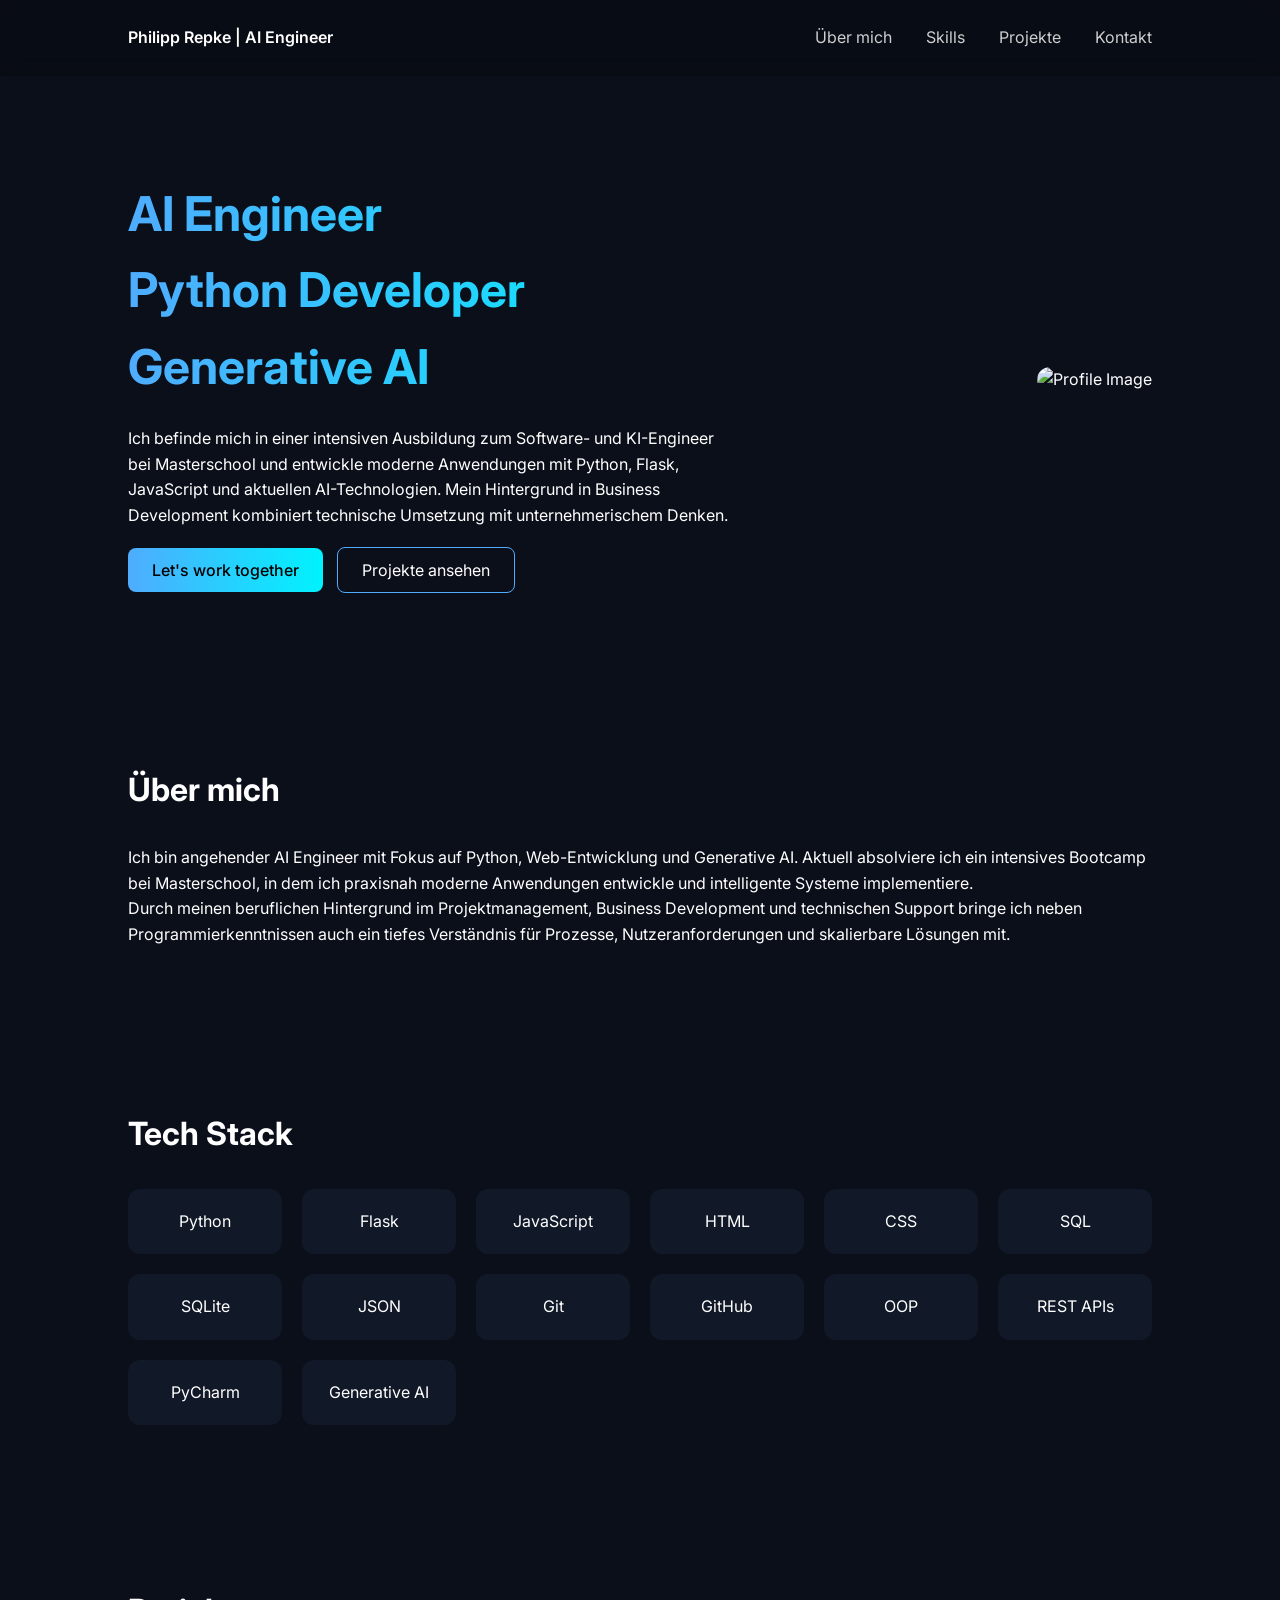
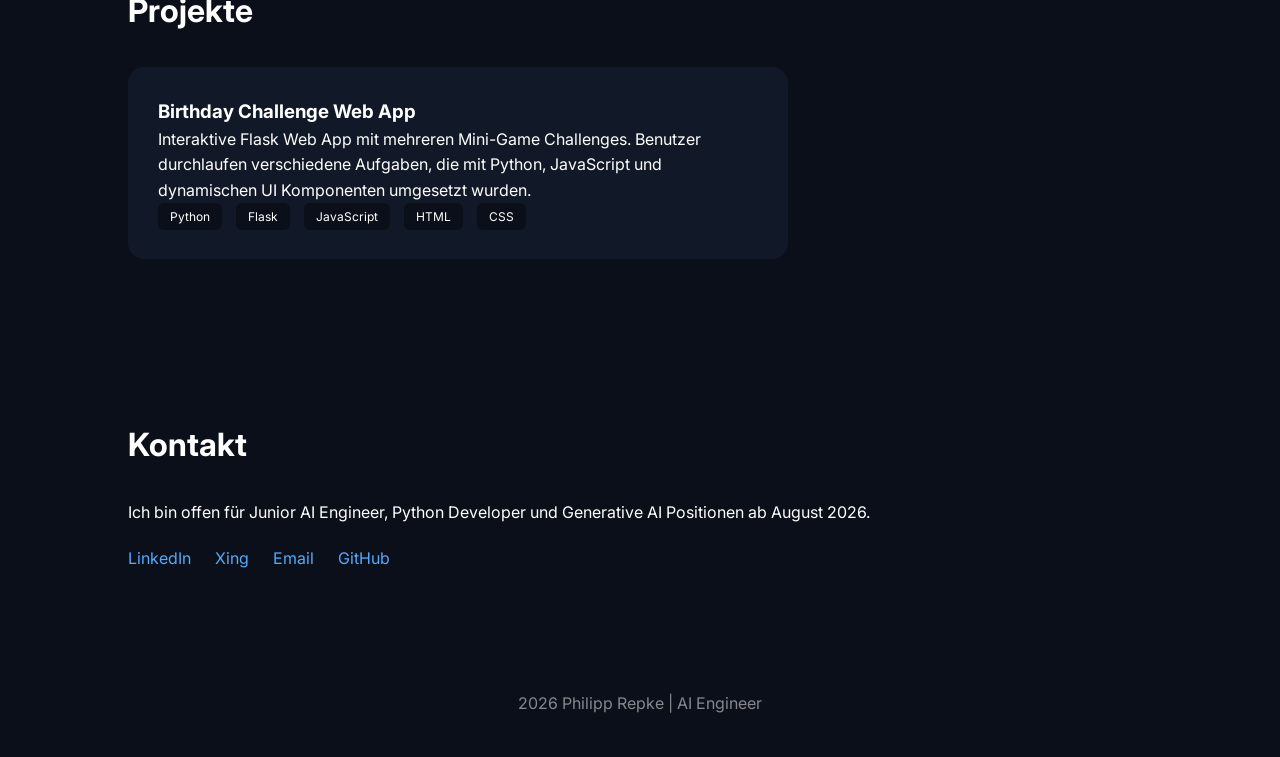
==== documents/index.html @ 9b894709 "added html, js, css" ====
<!DOCTYPE html>
<html lang="de">
<head>
<meta charset="UTF-8">
<meta name="viewport" content="width=device-width, initial-scale=1.0">

<title>Philipp Repke | AI Engineer</title>

<link rel="stylesheet" href="style.css">
<link href="https://fonts.googleapis.com/css2?family=Inter:wght@300;400;500;600;700&display=swap" rel="stylesheet">
</head>

<body>

<nav>
<div class="logo">Philipp Repke | AI Engineer</div>

<div class="nav-links">
<a href="#about">Über mich</a>
<a href="#skills">Skills</a>
<a href="#projects">Projekte</a>
<a href="#contact">Kontakt</a>
</div>
</nav>


<section class="hero">

<div class="hero-left">
<h1>AI Engineer<br>Python Developer<br>Generative AI</h1>

<p>
Ich befinde mich in einer intensiven Ausbildung zum Software- und KI-Engineer
bei Masterschool und entwickle moderne Anwendungen mit Python, Flask,
JavaScript und aktuellen AI-Technologien. Mein Hintergrund in Business
Development kombiniert technische Umsetzung mit unternehmerischem Denken.
</p>

<div class="hero-buttons">
<a href="#contact" class="btn-primary">Let's work together</a>
<a href="#projects" class="btn-secondary">Projekte ansehen</a>
</div>

</div>

<div class="hero-right">
<img src="img/me.jpg" alt="Profile Image">
</div>

</section>



<section id="about" class="about">
<h2>Über mich</h2>

<p>
Ich bin angehender AI Engineer mit Fokus auf Python, Web-Entwicklung und
Generative AI. Aktuell absolviere ich ein intensives Bootcamp bei Masterschool,
in dem ich praxisnah moderne Anwendungen entwickle und intelligente Systeme
implementiere.
</p>

<p>
Durch meinen beruflichen Hintergrund im Projektmanagement, Business Development
und technischen Support bringe ich neben Programmierkenntnissen auch ein
tiefes Verständnis für Prozesse, Nutzeranforderungen und skalierbare Lösungen mit.
</p>

</section>



<section id="skills" class="skills">

<h2>Tech Stack</h2>

<div class="skills-grid">

<div class="skill-card">Python</div>
<div class="skill-card">Flask</div>
<div class="skill-card">JavaScript</div>
<div class="skill-card">HTML</div>
<div class="skill-card">CSS</div>
<div class="skill-card">SQL</div>
<div class="skill-card">SQLite</div>
<div class="skill-card">JSON</div>
<div class="skill-card">Git</div>
<div class="skill-card">GitHub</div>
<div class="skill-card">OOP</div>
<div class="skill-card">REST APIs</div>
<div class="skill-card">PyCharm</div>
<div class="skill-card">Generative AI</div>

</div>

</section>

<section id="projects" class="projects">

<h2>Projekte</h2>

<div class="project-card">

<h3>Birthday Challenge Web App</h3>

<p>
Interaktive Flask Web App mit mehreren Mini-Game Challenges.
Benutzer durchlaufen verschiedene Aufgaben, die mit Python,
JavaScript und dynamischen UI Komponenten umgesetzt wurden.
</p>

<div class="project-tech">
<span>Python</span>
<span>Flask</span>
<span>JavaScript</span>
<span>HTML</span>
<span>CSS</span>
</div>

</div>

</section>


<section id="contact" class="contact">

<h2>Kontakt</h2>

<p>
Ich bin offen für Junior AI Engineer, Python Developer und
Generative AI Positionen ab August 2026.
</p>

<div class="contact-links">

<a href="#">LinkedIn</a>
<a href="#">Xing</a>
<a href="mailto:philipp_repke@gmx.de">Email</a>
<a href="https://github.com/PhilippRep">GitHub</a>

</div>

</section>



<footer>
    2026 Philipp Repke | AI Engineer
</footer>


<script src="script.js"></script>

</body>
</html>
---- documents/style.css ----
* {
margin: 0;\
padding: 0;\
box-sizing: border-box;\
}

body {
font-family: 'Inter', sans-serif;
background: #0b0f1a;
color: white;
line-height: 1.6;
}

nav {
display: flex;
justify-content: space-between;
padding: 25px 10%;
background: rgba(0,0,0,0.2);
backdrop-filter: blur(10px);
position: sticky;
top: 0;
}

.logo {
font-weight: 600;
}

.nav-links a {
margin-left: 30px;
text-decoration: none;
color: white;
opacity: 0.8;
}

.hero {
display: flex;
justify-content: space-between;
align-items: center;
padding: 100px 10%;
}

.hero-left {
max-width: 600px;
}

.hero h1 {
font-size: 48px;
margin-bottom: 20px;
background: linear-gradient(90deg,#4facfe,#00f2fe);
-webkit-background-clip: text;
-webkit-text-fill-color: transparent;
}

.hero-buttons {
margin-top: 30px;
}

.btn-primary {
background: linear-gradient(90deg,#4facfe,#00f2fe);
padding: 12px 24px;
border-radius: 8px;
text-decoration: none;
color: black;
font-weight: 500;
margin-right: 10px;
}

.btn-secondary {
border: 1px solid #4facfe;
padding: 12px 24px;
border-radius: 8px;
text-decoration: none;
color: white;
}

.hero-right img {
width: 260px;
border-radius: 20px;
}

section {
padding: 80px 10%;
}

h2 {
margin-bottom: 30px;
font-size: 32px;
}

.skills-grid {
display: grid;
grid-template-columns: repeat(auto-fit,minmax(150px,1fr));
gap: 20px;
}

.skill-card {
background: #111827;
padding: 20px;
border-radius: 12px;
text-align: center;
}

.project-card {
background: #111827;
padding: 30px;
border-radius: 16px;
max-width: 600px;
}

.project-tech span {
background: #0b0f1a;
padding: 6px 12px;
margin-right: 10px;
border-radius: 6px;
font-size: 12px;
}

.contact-links a {
display: inline-block;
margin-right: 20px;
margin-top: 20px;
text-decoration: none;
color: #4facfe;
}

footer {
text-align: center;
padding: 40px;
opacity: 0.5;
}}
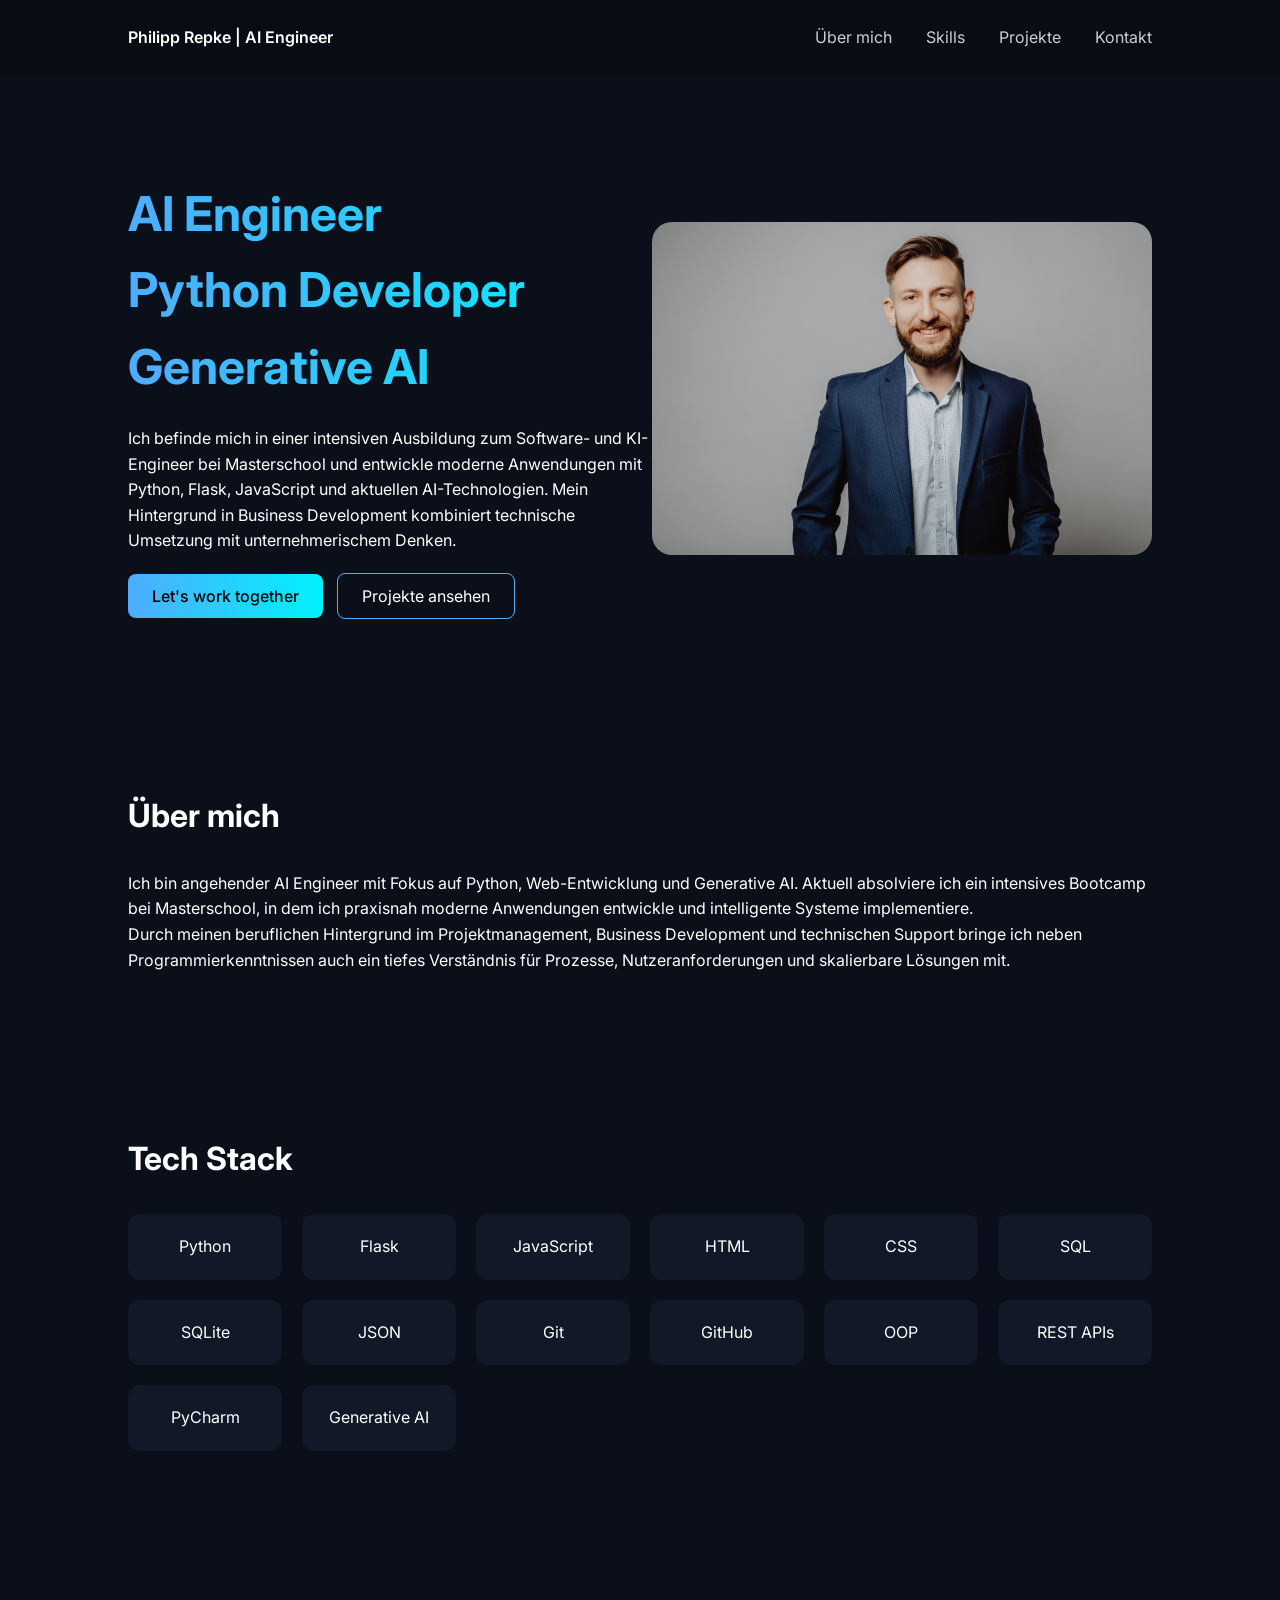
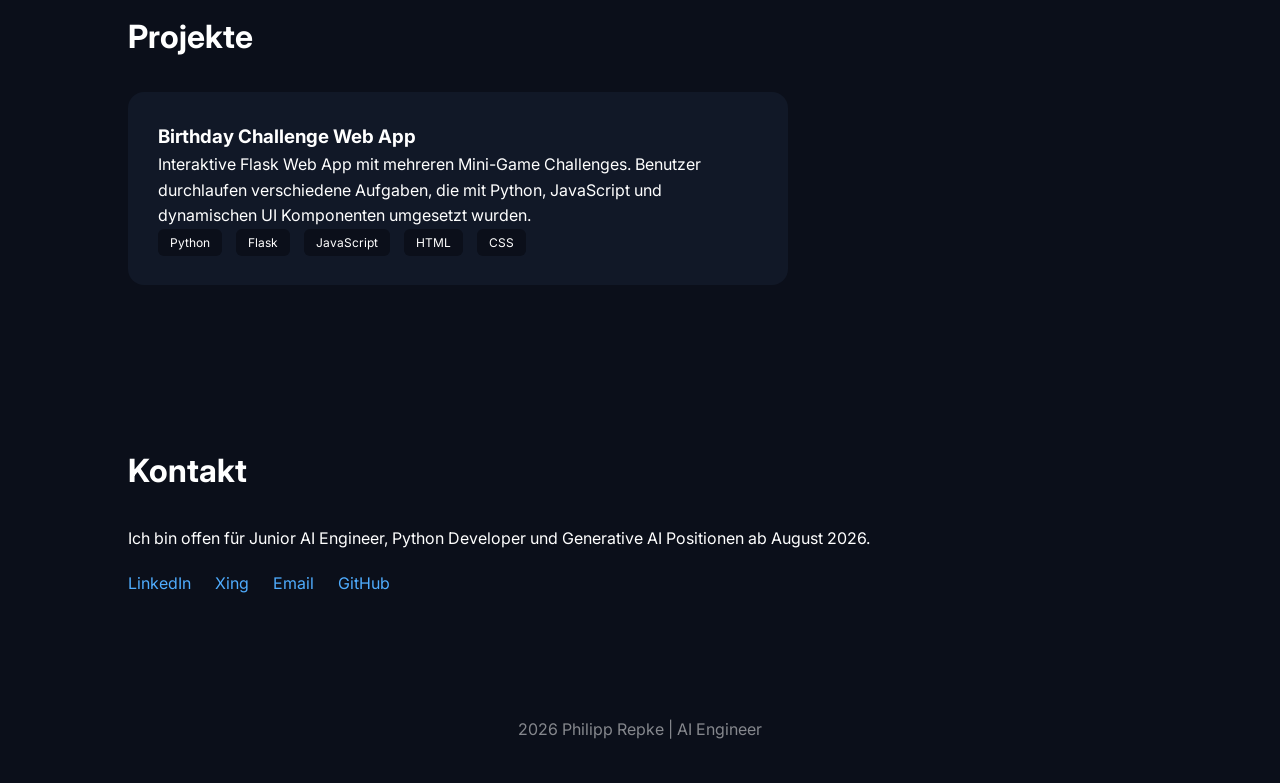
==== commit f24a30b2: "added image and js" ====
--- a/documents/index.html
+++ b/documents/index.html
@@ -44,7 +44,7 @@
 </div>
 
 <div class="hero-right">
-<img src="img/me.jpg" alt="Profile Image">
+<img src="Repke_7106.jpg" alt="Profile Image">
 </div>
 
 </section>
--- a/documents/style.css
+++ b/documents/style.css
@@ -74,7 +74,7 @@
 }
 
 .hero-right img {
-width: 260px;
+width: 500px;
 border-radius: 20px;
 }
 
